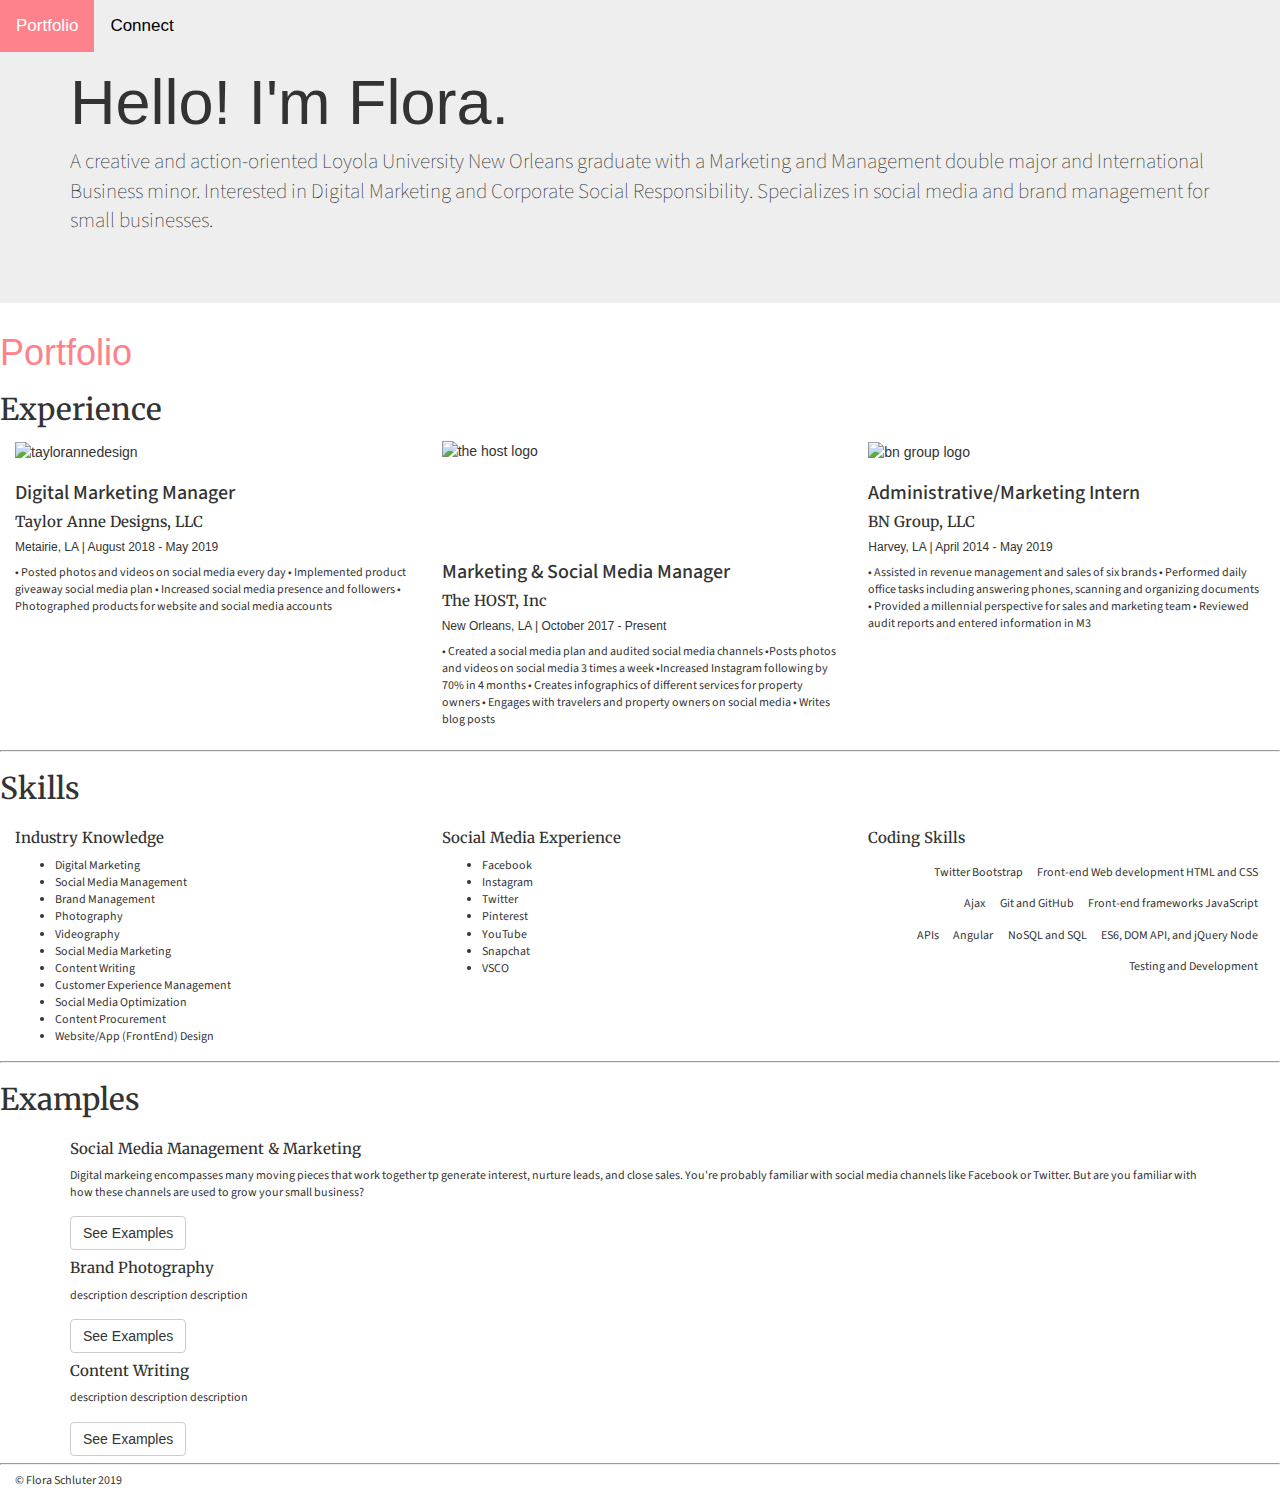
==== index.html @ 66addbc8 "initial dump" ====
<!DOCTYPE html> 
<html> 
<head> 
	<title> Flora's Portfolio </title>
<link rel="stylesheet" href="https://maxcdn.bootstrapcdn.com/bootstrap/3.3.7/css/bootstrap.min.css">
<link href="style.css" rel= "stylesheet"> 
<link href="https://fonts.googleapis.com/css?family=Merriweather&display=swap" rel="stylesheet">
<link href="https://fonts.googleapis.com/css?family=Source+Sans+Pro&display=swap" rel="stylesheet">
 
 <link rel="stylesheet" type="text/css" href="style.css">


</head>


<div class="topnav"> 
  <a class="active" href="index.html">Portfolio</a>
  <a href="contact.html"> Connect</a>
 <!-- <a href="about.html">About</a>-->
</div>

<body>

<div class="jumbotron jumbotron-fluid">
  <div class="container">
    <h1 class="display-4">Hello! I'm Flora. </h1>
    <p class="lead">A creative and action-oriented Loyola University New Orleans graduate with a Marketing and Management double major and International Business minor. Interested in Digital Marketing and Corporate Social Responsibility. Specializes in social media and brand management for small businesses.</p>
  </div>
</div>
  
<div> 
	<h1 id='title'> Portfolio </h1>


<div>


<h2> Experience </h2>
</div>


	<div class="container features"> </div>
    <div class="row"> </div>

       <div class="col-xs-12 col-sm-4">
        <img id=tadlogo src="https://www.taylorannedesign.com/uploads/2/4/5/2/24522343/published/tad-banner.png?1512766428" class="rounded float-left" alt="taylorannedesign">

        <h3> Digital Marketing Manager  </h3>
        <h4> Taylor Anne Designs, LLC </h4>
        <h6> Metairie, LA | August 2018 - May 2019 </h6>
        	<p id=tadd> • Posted photos and videos on social media every day • Implemented product giveaway social media plan • Increased social media presence and followers • Photographed products for website and social media accounts </p>

      </div>

        <div class="col-xs-12 col-sm-4"> 
          <img id=thehostlogo src="https://scontent-mia3-1.xx.fbcdn.net/v/t1.0-9/15822827_1022042544608750_8964603323264884639_n.jpg?_nc_cat=108&_nc_oc=AQl0KxbZoXMXnPGt4BvONYjM0CSmGuv6U0QY7u9w8R1nozEYsyrw5PqE6wsUCJLzW_E&_nc_ht=scontent-mia3-1.xx&oh=22b69e8ff1ba16e7548465af059299cb&oe=5D85AC51" alt="the host logo">
        <h3> Marketing & Social Media Manager </h3>
        <h4> The HOST, Inc </h4>
        <h6> New Orleans, LA | October 2017 - Present </h6>
      
          <p id=thd> • Created a social media plan and audited social media channels •Posts photos and videos on social media 3 times a week •Increased Instagram following by 70% in 4 months • Creates infographics of different services for property owners • Engages with travelers and property owners on social media • Writes blog posts 

            </p>
      </div>

   <div class="col-xs-12 col-sm-4"> 
    <img id=bn logo src="http://bngroup.us/wp-content/themes/bn-management/images/logo.jpg" class="rounded float-right" alt="bn group logo">
        <h3> Administrative/Marketing Intern  </h3>
        <h4> BN Group, LLC </h4>
        <h6> Harvey, LA | April 2014 - May 2019 </h6>
  
          <p id=bnd> • Assisted in revenue management and sales of six brands • Performed daily office tasks including answering phones, scanning and organizing documents • Provided a millennial perspective for sales and marketing team • Reviewed audit reports and entered information in M3</p>
      </div>

<div>
    

  <div class="container features"> </div>
    <div class="row"> </div>
  <div class="block_1"></div> <hr />
 
  </div>

  <div id="skills_section"> 
 <h2> Skills </h2>


       <div class="col-xs-12 col-sm-4"> 
        <h4 class='ik'> Industry Knowledge </h4>
	<ul id=industry> 
		<li> Digital Marketing </li>
		<li> Social Media Management </li>
		<li> Brand Management </li>
		<li> Photography </li>
		<li> Videography </li>
		<li> Social Media Marketing </li>
		<li> Content Writing </li>
		<li> Customer Experience Management </li>
		<li> Social Media Optimization </li>
		<li> Content Procurement </li>
    <li> Website/App (FrontEnd) Design </li>

  </ul>

</div>
</div>
</div>




    <div class="col-xs-12 col-sm-4">
      <h4 class='sme'> Social Media Experience </h4>
      <ul id=social> 
        <li> Facebook </li>
        <li> Instagram </li>
        <li> Twitter </li>
        <li> Pinterest </li>
        <li> YouTube </li>
        <li> Snapchat </li>
        <li> VSCO </li>

      </ul>
    </div>
        

     <div class="col-xs-12 col-sm-4">
      <h4 class='cs'> Coding Skills </h4>
     
     <ul id=coding> 
      <li> Front-end Web development HTML and CSS </li>
      <li> Twitter Bootstrap </li>
      <li> Front-end frameworks JavaScript </li>
      <li> Git and GitHub </li>
      <li> Ajax </li>
      <li> ES6, DOM API, and jQuery Node </li>
      <li> NoSQL and SQL </li>
      <li> Angular </li>
      <li> APIs </li>
      <li> Testing and Development</li>    

    </ul>
  </div>

 <div class="block_1"></div> <hr/>
<div> 

  <h2 id=examples> Examples </h2>
</div>

<div class="container">


 <h4> Social Media Management & Marketing  </h4>
 <div class="order-button">
  <p> Digital markeing encompasses many moving pieces that work together tp generate interest, nurture leads, and close sales. You're probably familiar with social media channels like Facebook or Twitter. But are you familiar with how these channels are used to grow your small business?  </p>
    <a href="socialmedia.html" class="btn btn-default"> See Examples </a> </div>
</div>

<div class="container"> 
 <h4> Brand Photography  </h4>
  <p> description description description </p>

 <div class="order-button">
    <a href="brandphoto.html" class="btn btn-default"> See Examples </a> </div>
</div>

<div class="container">

 <h4> Content Writing </h4>
  <p> description description description </p>
 <div class="order-button">
    <a href="writing.html" class="btn btn-default"> See Examples </a> </div>
</div>





    <!-- jQuery (necessary for Bootstrap's JavaScript plugins) -->
    <script src="https://ajax.googleapis.com/ajax/libs/jquery/1.11.2/jquery.min.js"></script>
    <!-- Include all compiled plugins (below), or include individual files as needed -->
    <script src="https://maxcdn.bootstrapcdn.com/bootstrap/3.3.2/js/bootstrap.min.js"></script>


 <div class="block_1"></div> <hr/>

<footer class="container-fluid">
  <p> &copy; Flora Schluter 2019 </p>



</footer>
</div>
</body>

</html>
---- style.css ----
<link rel="stylesheet" href="https://stackpath.bootstrapcdn.com/bootstrap/4.3.1/css/bootstrap.min.css" integrity="sha384-ggOyR0iXCbMQv3Xipma34MD+dH/1fQ784/j6cY/iJTQUOhcWr7x9JvoRxT2MZw1T" crossorigin="anonymous">

/* Add a black background color to the top navigation */
.topnav {
  background-color: #333;
  overflow: hidden;
}

/* Style the links inside the navigation bar */
.topnav a {
  float: left;
  color:black;
  text-align: center;
  padding: 14px 16px;
  text-decoration: none;
  font-size: 17px;
}

/* Change the color of links on hover */
.topnav a:hover {
  background-color: #ddd;
  color: #FE827C;

}

/* Add a color to the active/current link */
.topnav a.active {
  background-color: #FE828C;
  color: white;
}

#title {
	text-align: left; 
	color: #FE828C;

}

}
h1 {
	font-family: 'Merriweather', 'serif';
	text-align: left;
	
	 }

h2 {
	font-family: 'Merriweather', 'serif';
	text-align: left;
	padding-bottom: 5px;
	text-align left;
	
	 
}

h3 { 
	font-family: 'Source Sans Pro', sans-serif;
	font-size: 20px;
	
 }

h4 {
	font-family: 'Merriweather', 'serif';
	font-size:15px;
	
}


h5 {
	font-family: 'Merriweather', 'serif';
	font-size: 12px;

}


p { 
	font-family: 'Source Sans Pro', sans-serif;
	text-align:left ;
	font-size: 12px;
	padding-bottom:5px;
	


}


hr { 
  display: block;
  margin-top: 0.5em;
  margin-bottom: 0.5em;
  margin-left: auto;
  margin-right: auto;
  border-style: inset;
  border-width: 1px;
  clear:both;
  color:#FE828C;
}




ul {
	font-family: 'Source Sans Pro', sans-serif;
	font-size: 12px;
	padding-bottom: 5px;
}

#img-thumbnail { 
	width: 50px;
	height:50px;
	align-content:right; }

#tadlogo {
	width: 100px;
	height: 100px;
  	


}


#thehostlogo {
	width: 100px;
	height: 100px;
  	display: block;

 	
  	
}


#bnlogo{
	width: 100px;
	height: 100px;
  	display: block;
	

}

.ik {
	
}
#industry {
	
}

.sme {

}

.cs {

}

#social {
	text-align: left;
}

#coding {
	text-align:left;
	]

#examples { 
	text-align: left; }

footer {
	background-color: #FE828C;
	position: absolute;
	width: 100%;
	height: auto;
}

footer ul, 
li {
	display: inline-block;
	list-style: none;
	padding:2%;
	float:right;
}

footer p {
	float: right;
	padding:2%;}

.btn {
	background-color: black;
	padding:10%;
}

.container-fluid { 
	text-align: right;
}

.contactp { 
	text-align: center;
	font-size: 25px; 
	display: inline-block;}



#about_title {
	color:#FE828C;
}
---- style.css ----
<link rel="stylesheet" href="https://stackpath.bootstrapcdn.com/bootstrap/4.3.1/css/bootstrap.min.css" integrity="sha384-ggOyR0iXCbMQv3Xipma34MD+dH/1fQ784/j6cY/iJTQUOhcWr7x9JvoRxT2MZw1T" crossorigin="anonymous">

/* Add a black background color to the top navigation */
.topnav {
  background-color: #333;
  overflow: hidden;
}

/* Style the links inside the navigation bar */
.topnav a {
  float: left;
  color:black;
  text-align: center;
  padding: 14px 16px;
  text-decoration: none;
  font-size: 17px;
}

/* Change the color of links on hover */
.topnav a:hover {
  background-color: #ddd;
  color: #FE827C;

}

/* Add a color to the active/current link */
.topnav a.active {
  background-color: #FE828C;
  color: white;
}

#title {
	text-align: left; 
	color: #FE828C;

}

}
h1 {
	font-family: 'Merriweather', 'serif';
	text-align: left;
	
	 }

h2 {
	font-family: 'Merriweather', 'serif';
	text-align: left;
	padding-bottom: 5px;
	text-align left;
	
	 
}

h3 { 
	font-family: 'Source Sans Pro', sans-serif;
	font-size: 20px;
	
 }

h4 {
	font-family: 'Merriweather', 'serif';
	font-size:15px;
	
}


h5 {
	font-family: 'Merriweather', 'serif';
	font-size: 12px;

}


p { 
	font-family: 'Source Sans Pro', sans-serif;
	text-align:left ;
	font-size: 12px;
	padding-bottom:5px;
	


}


hr { 
  display: block;
  margin-top: 0.5em;
  margin-bottom: 0.5em;
  margin-left: auto;
  margin-right: auto;
  border-style: inset;
  border-width: 1px;
  clear:both;
  color:#FE828C;
}




ul {
	font-family: 'Source Sans Pro', sans-serif;
	font-size: 12px;
	padding-bottom: 5px;
}

#img-thumbnail { 
	width: 50px;
	height:50px;
	align-content:right; }

#tadlogo {
	width: 100px;
	height: 100px;
  	


}


#thehostlogo {
	width: 100px;
	height: 100px;
  	display: block;

 	
  	
}


#bnlogo{
	width: 100px;
	height: 100px;
  	display: block;
	

}

.ik {
	
}
#industry {
	
}

.sme {

}

.cs {

}

#social {
	text-align: left;
}

#coding {
	text-align:left;
	]

#examples { 
	text-align: left; }

footer {
	background-color: #FE828C;
	position: absolute;
	width: 100%;
	height: auto;
}

footer ul, 
li {
	display: inline-block;
	list-style: none;
	padding:2%;
	float:right;
}

footer p {
	float: right;
	padding:2%;}

.btn {
	background-color: black;
	padding:10%;
}

.container-fluid { 
	text-align: right;
}

.contactp { 
	text-align: center;
	font-size: 25px; 
	display: inline-block;}



#about_title {
	color:#FE828C;
}
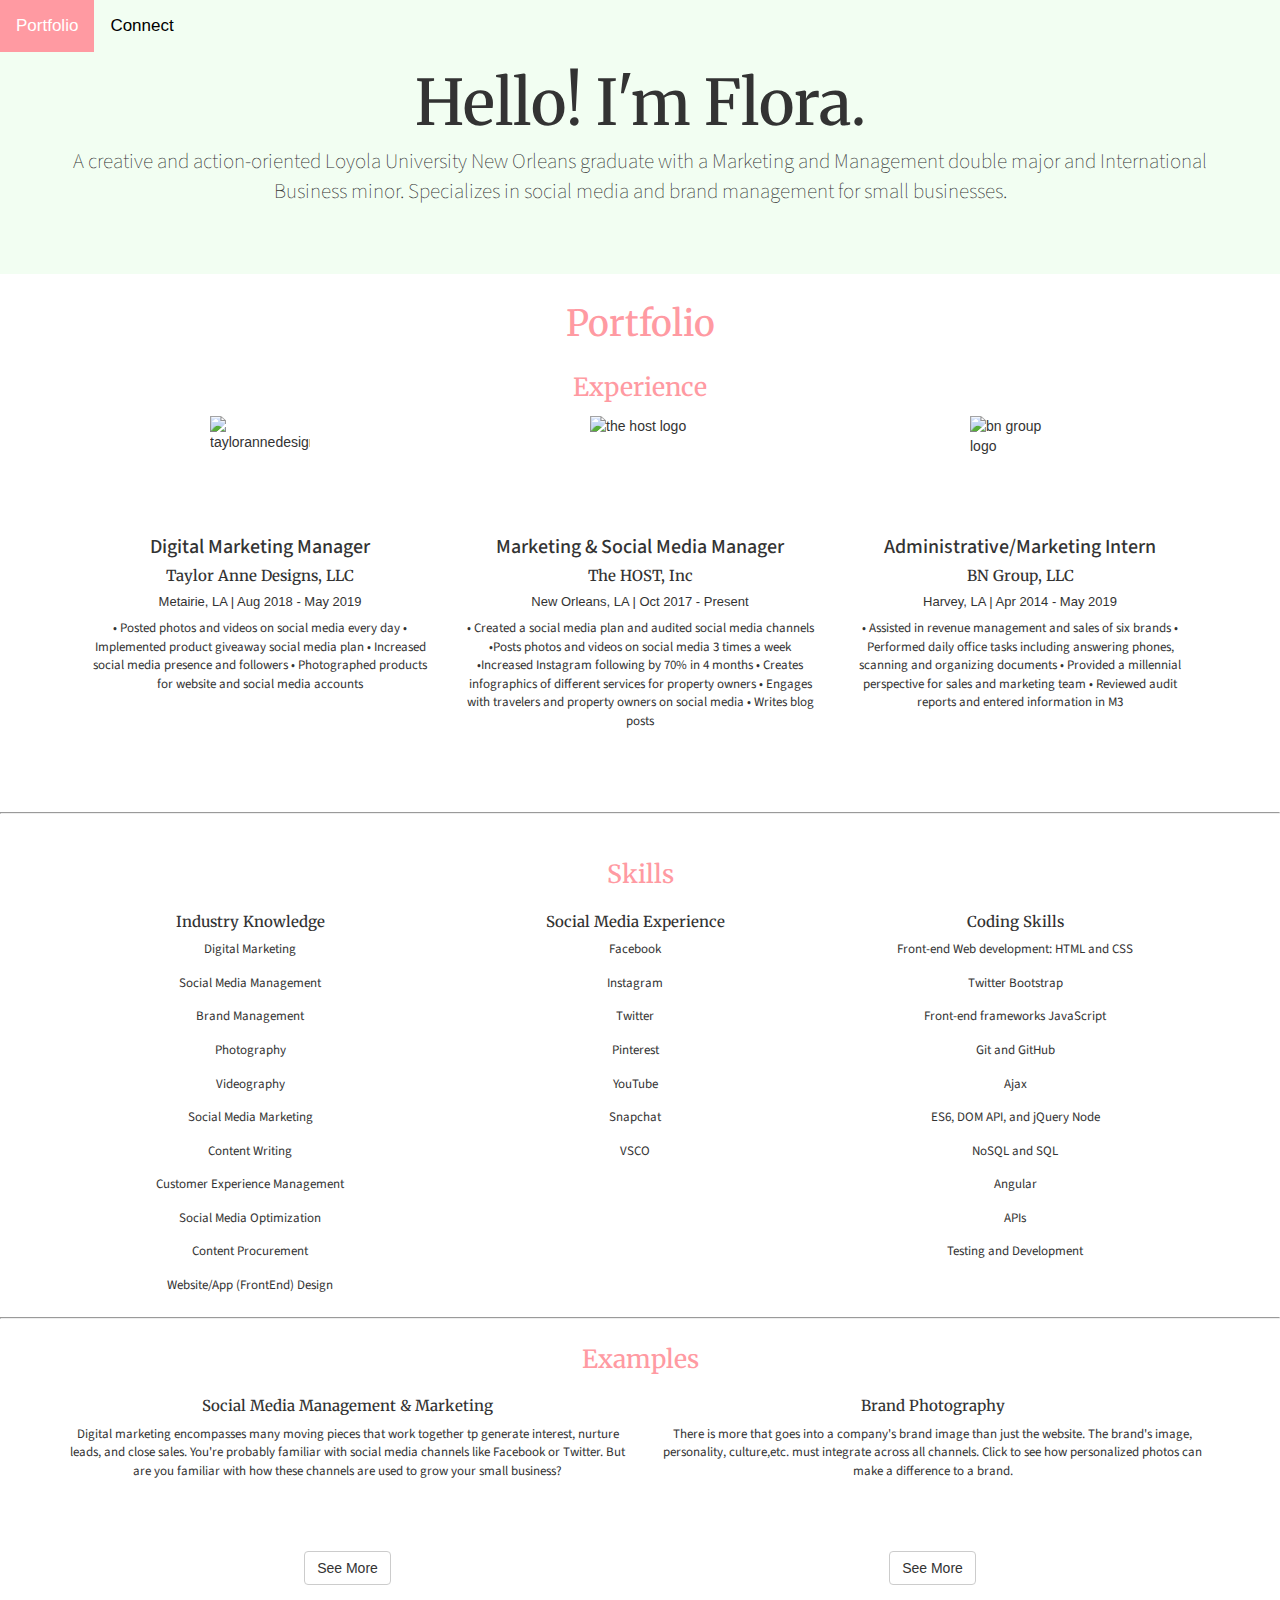
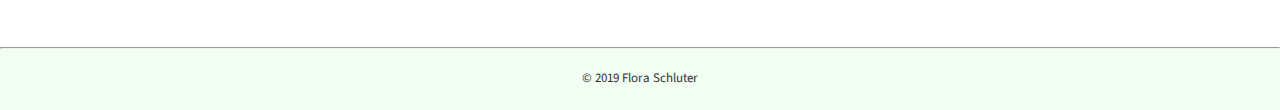
==== commit 63a96304: "presentation" ====
--- a/index.html
+++ b/index.html
@@ -24,156 +24,151 @@
 <div class="jumbotron jumbotron-fluid">
   <div class="container">
     <h1 class="display-4">Hello! I'm Flora. </h1>
-    <p class="lead">A creative and action-oriented Loyola University New Orleans graduate with a Marketing and Management double major and International Business minor. Interested in Digital Marketing and Corporate Social Responsibility. Specializes in social media and brand management for small businesses.</p>
+    <p class="lead"> A creative and action-oriented Loyola University New Orleans graduate with a Marketing and Management double major and International Business minor. Specializes in social media and brand management for small businesses.</p>
   </div>
 </div>
   
 <div> 
-	<h1 id='title'> Portfolio </h1>
+	<h1 id="title"> Portfolio </h1>
+
+<section id="expsec"> 
+
+<div class="container"> 
+  <h2> Experience</h2>
+    <div class="row"> </div>
+       <div class="col-xs-12 col-sm-4"> 
+        <img id="tadlogo" src="https://www.taylorannedesign.com/uploads/2/4/5/2/24522343/published/tad-banner.png?1512766428" class="rounded float-left" alt="taylorannedesign">
+
+        <h3> Digital Marketing Manager  </h3>
+        <h4> Taylor Anne Designs, LLC </h4>
+        <h6> Metairie, LA | Aug 2018 - May 2019 </h6>
+        	<p id="tadd"> • Posted photos and videos on social media every day • Implemented product giveaway social media plan • Increased social media presence and followers • Photographed products for website and social media accounts </p>
+
+      </div>
+
+      <div class="col-xs-12 col-sm-4"> 
+          <img id="thehostlogo" src="https://scontent-mia3-1.xx.fbcdn.net/v/t1.0-9/15822827_1022042544608750_8964603323264884639_n.jpg?_nc_cat=108&_nc_oc=AQl0KxbZoXMXnPGt4BvONYjM0CSmGuv6U0QY7u9w8R1nozEYsyrw5PqE6wsUCJLzW_E&_nc_ht=scontent-mia3-1.xx&oh=22b69e8ff1ba16e7548465af059299cb&oe=5D85AC51" alt="the host logo">
+        <h3> Marketing & Social Media Manager </h3>
+        <h4> The HOST, Inc </h4>
+        <h6> New Orleans, LA | Oct 2017 - Present </h6>
+      
+          <p id=thd> • Created a social media plan and audited social media channels •Posts photos and videos on social media 3 times a week •Increased Instagram following by 70% in 4 months • Creates infographics of different services for property owners • Engages with travelers and property owners on social media • Writes blog posts </p>
+    
+  </div>
+
+   <div class="col-xs-12 col-sm-4"> 
+    <img id="bnlogo" src="http://bngroup.us/wp-content/themes/bn-management/images/logo.jpg" class="rounded float-right" alt="bn group logo">
+        <h3> Administrative/Marketing Intern  </h3>
+        <h4> BN Group, LLC </h4>
+        <h6> Harvey, LA | Apr 2014 - May 2019 </h6>
+  
+          <p id=bnd> • Assisted in revenue management and sales of six brands • Performed daily office tasks including answering phones, scanning and organizing documents • Provided a millennial perspective for sales and marketing team • Reviewed audit reports and entered information in M3</p>
+      </div>
+    </section>
 
 
+<br> 
+<br> 
+<br> <hr>
+<br>
+
+ 
+ <section id="skillssec"> 
+
+<div class="container"> 
+  <h2> Skills </h2>
+    <div class="row"> 
+       <div class="col-xs-12 col-sm-4"> 
+        <h4 class='ik'> Industry Knowledge </h4>
+	 <!--<ul id=industry> -->
+		<p>  Digital Marketing <br> </p>
+		 <p> Social Media Management  </p>
+		<p> Brand Management <br> </p>
+		 <p> Photography <br> </p>
+		<p> Videography <br> </p>
+		<p> Social Media Marketing <br> </p>
+		<p> Content Writing <br> </p>
+		<p> Customer Experience Management <br></p>
+		<p> Social Media Optimization <br> </p>
+		<p> Content Procurement<br>  </p>
+    <p> Website/App (FrontEnd) Design <br> </p>
+
+  
+
+</div>
+
+<div class="container"> 
+    <div class="col-xs-12 col-sm-4">
+      <h4 class='sme'> Social Media Experience </h4>
+      <!--<ul id=social>--> 
+        <p> Facebook <br> </p>
+        <p> Instagram <br> </p>
+        <p> Twitter <br> </p>
+        <p> Pinterest <br> </p>
+        <p> YouTube <br> </p>
+        <p> Snapchat <br> </p>
+        <p> VSCO <br> </p>
+
+      <!--</ul>-->
+    </div>
+        <div class="container"> 
+     <div class="col-xs-12 col-sm-4">
+      <h4 class='cs'> Coding Skills </h4>
+     
+     <!--<ul id=coding>--> 
+      <p> Front-end Web development: HTML and CSS <br> </p>
+      <p> Twitter Bootstrap <br> </p>
+      <p> Front-end frameworks JavaScript <br> </p>
+      <p> Git and GitHub <br> </p>
+      <p> Ajax <br> </p>
+      <p> ES6, DOM API, and jQuery Node <br> </p>
+      <p> NoSQL and SQL <br> </p>
+      <p> Angular <br> </p>
+      <p> APIs <br> </p>
+      <p> Testing and Development <br> </p>  
+
+    <!--</ul>-->
+</div>
+</section>
+
+</section> 
+
+
+ <div class="block_1"></div> <hr/>
 <div>
 
 
-<h2> Experience </h2>
+ <section id="examplesec"> 
+
+<div class="container"> 
+  <h2> Examples </h2>
+    <div class="row"> 
+       <div class="col-xs-12 col-sm-6"> 
+       
+ <h4> Social Media Management & Marketing  </h4>
+ 
+  <p> Digital marketing encompasses many moving pieces that work together tp generate interest, nurture leads, and close sales. You're probably familiar with social media channels like Facebook or Twitter. But are you familiar with how these channels are used to grow your small business?  </p>
+    <div class="order-button">
+    <a href="socialmedia.html" class="btn btn-default"> See More </a> </div>
 </div>
 
+<div class="col-xs-12 col-sm-6"> 
+ <h4> Brand Photography  </h4>
+  <p> There is more that goes into a company's brand image than just the website. The brand's image, personality, culture,etc. must integrate across all channels. Click to see how personalized photos can make a difference to a brand.  </p>
 
-	<div class="container features"> </div>
-    <div class="row"> </div>
-
-       <div class="col-xs-12 col-sm-4">
-        <img id=tadlogo src="https://www.taylorannedesign.com/uploads/2/4/5/2/24522343/published/tad-banner.png?1512766428" class="rounded float-left" alt="taylorannedesign">
-
-        <h3> Digital Marketing Manager  </h3>
-        <h4> Taylor Anne Designs, LLC </h4>
-        <h6> Metairie, LA | August 2018 - May 2019 </h6>
-        	<p id=tadd> • Posted photos and videos on social media every day • Implemented product giveaway social media plan • Increased social media presence and followers • Photographed products for website and social media accounts </p>
-
-      </div>
-
-        <div class="col-xs-12 col-sm-4"> 
-          <img id=thehostlogo src="https://scontent-mia3-1.xx.fbcdn.net/v/t1.0-9/15822827_1022042544608750_8964603323264884639_n.jpg?_nc_cat=108&_nc_oc=AQl0KxbZoXMXnPGt4BvONYjM0CSmGuv6U0QY7u9w8R1nozEYsyrw5PqE6wsUCJLzW_E&_nc_ht=scontent-mia3-1.xx&oh=22b69e8ff1ba16e7548465af059299cb&oe=5D85AC51" alt="the host logo">
-        <h3> Marketing & Social Media Manager </h3>
-        <h4> The HOST, Inc </h4>
-        <h6> New Orleans, LA | October 2017 - Present </h6>
-      
-          <p id=thd> • Created a social media plan and audited social media channels •Posts photos and videos on social media 3 times a week •Increased Instagram following by 70% in 4 months • Creates infographics of different services for property owners • Engages with travelers and property owners on social media • Writes blog posts 
-
-            </p>
-      </div>
-
-   <div class="col-xs-12 col-sm-4"> 
-    <img id=bn logo src="http://bngroup.us/wp-content/themes/bn-management/images/logo.jpg" class="rounded float-right" alt="bn group logo">
-        <h3> Administrative/Marketing Intern  </h3>
-        <h4> BN Group, LLC </h4>
-        <h6> Harvey, LA | April 2014 - May 2019 </h6>
-  
-          <p id=bnd> • Assisted in revenue management and sales of six brands • Performed daily office tasks including answering phones, scanning and organizing documents • Provided a millennial perspective for sales and marketing team • Reviewed audit reports and entered information in M3</p>
-      </div>
-
-<div>
-    
-
-  <div class="container features"> </div>
-    <div class="row"> </div>
-  <div class="block_1"></div> <hr />
- 
-  </div>
-
-  <div id="skills_section"> 
- <h2> Skills </h2>
-
-
-       <div class="col-xs-12 col-sm-4"> 
-        <h4 class='ik'> Industry Knowledge </h4>
-	<ul id=industry> 
-		<li> Digital Marketing </li>
-		<li> Social Media Management </li>
-		<li> Brand Management </li>
-		<li> Photography </li>
-		<li> Videography </li>
-		<li> Social Media Marketing </li>
-		<li> Content Writing </li>
-		<li> Customer Experience Management </li>
-		<li> Social Media Optimization </li>
-		<li> Content Procurement </li>
-    <li> Website/App (FrontEnd) Design </li>
-
-  </ul>
-
-</div>
-</div>
+ <div class="order-button">
+    <a href="brandphoto.html" class="btn btn-default"> See More </a> </div>
 </div>
 
-
-
-
-    <div class="col-xs-12 col-sm-4">
-      <h4 class='sme'> Social Media Experience </h4>
-      <ul id=social> 
-        <li> Facebook </li>
-        <li> Instagram </li>
-        <li> Twitter </li>
-        <li> Pinterest </li>
-        <li> YouTube </li>
-        <li> Snapchat </li>
-        <li> VSCO </li>
-
-      </ul>
-    </div>
-        
-
-     <div class="col-xs-12 col-sm-4">
-      <h4 class='cs'> Coding Skills </h4>
-     
-     <ul id=coding> 
-      <li> Front-end Web development HTML and CSS </li>
-      <li> Twitter Bootstrap </li>
-      <li> Front-end frameworks JavaScript </li>
-      <li> Git and GitHub </li>
-      <li> Ajax </li>
-      <li> ES6, DOM API, and jQuery Node </li>
-      <li> NoSQL and SQL </li>
-      <li> Angular </li>
-      <li> APIs </li>
-      <li> Testing and Development</li>    
-
-    </ul>
-  </div>
-
- <div class="block_1"></div> <hr/>
-<div> 
-
-  <h2 id=examples> Examples </h2>
-</div>
-
-<div class="container">
-
-
- <h4> Social Media Management & Marketing  </h4>
- <div class="order-button">
-  <p> Digital markeing encompasses many moving pieces that work together tp generate interest, nurture leads, and close sales. You're probably familiar with social media channels like Facebook or Twitter. But are you familiar with how these channels are used to grow your small business?  </p>
-    <a href="socialmedia.html" class="btn btn-default"> See Examples </a> </div>
-</div>
-
-<div class="container"> 
- <h4> Brand Photography  </h4>
-  <p> description description description </p>
-
- <div class="order-button">
-    <a href="brandphoto.html" class="btn btn-default"> See Examples </a> </div>
-</div>
-
-<div class="container">
+<!--<div class="container">
 
  <h4> Content Writing </h4>
   <p> description description description </p>
  <div class="order-button">
     <a href="writing.html" class="btn btn-default"> See Examples </a> </div>
-</div>
+</div>-->
 
-
+</section>
 
 
 
@@ -182,16 +177,16 @@
     <!-- Include all compiled plugins (below), or include individual files as needed -->
     <script src="https://maxcdn.bootstrapcdn.com/bootstrap/3.3.2/js/bootstrap.min.js"></script>
 
-
+<section class=footsec>
  <div class="block_1"></div> <hr/>
 
 <footer class="container-fluid">
-  <p> &copy; Flora Schluter 2019 </p>
-
+  <p> &copy; 2019 Flora Schluter </p>
 
 
 </footer>
-</div>
+</section>
+
 </body>
 
 </html>
--- a/style.css
+++ b/style.css
@@ -1,12 +1,11 @@
 
 
-<link rel="stylesheet" href="https://stackpath.bootstrapcdn.com/bootstrap/4.3.1/css/bootstrap.min.css" integrity="sha384-ggOyR0iXCbMQv3Xipma34MD+dH/1fQ784/j6cY/iJTQUOhcWr7x9JvoRxT2MZw1T" crossorigin="anonymous">
-
-/* Add a black background color to the top navigation */
+
+/* Add a black background color to the top navigation 
 .topnav {
   background-color: #333;
   overflow: hidden;
-}
+}*/
 
 /* Style the links inside the navigation bar */
 .topnav a {
@@ -21,26 +20,37 @@
 /* Change the color of links on hover */
 .topnav a:hover {
   background-color: #ddd;
-  color: #FE827C;
+  color: #FF9AA2;
 
 }
 
 /* Add a color to the active/current link */
 .topnav a.active {
-  background-color: #FE828C;
+  background-color: #FF9AA2;
   color: white;
 }
 
+.jumbotron {
+	background-color: #f2fef2;
+}
 #title {
-	text-align: left; 
-	color: #FE828C;
-
-}
-
-}
+	text-align: center; 
+	color: #FF9AA2;
+
+}
+.display-4{
+	text-align: center;
+}
+
+.lead {
+	text-align: center;
+	
+}
+
+
 h1 {
 	font-family: 'Merriweather', 'serif';
-	text-align: left;
+	text-align: center;
 	
 	 }
 
@@ -48,7 +58,9 @@
 	font-family: 'Merriweather', 'serif';
 	text-align: left;
 	padding-bottom: 5px;
-	text-align left;
+	color: #FF9AA2;
+	font-size: 25px;
+	text-align:center;
 	
 	 
 }
@@ -56,30 +68,37 @@
 h3 { 
 	font-family: 'Source Sans Pro', sans-serif;
 	font-size: 20px;
+	text-align:center;
+	
 	
  }
 
 h4 {
 	font-family: 'Merriweather', 'serif';
 	font-size:15px;
+	text-align:center;
+
 	
 }
 
 
 h5 {
 	font-family: 'Merriweather', 'serif';
-	font-size: 12px;
-
+	font-size: 15px;
+	text-align:center;
+}
+
+h6 {
+	text-align: center;
+	font-size:13px;
 }
 
 
 p { 
 	font-family: 'Source Sans Pro', sans-serif;
-	text-align:left ;
-	font-size: 12px;
+	text-align:center ;
+	font-size: 13px;
 	padding-bottom:5px;
-	
-
 
 }
 
@@ -93,7 +112,7 @@
   border-style: inset;
   border-width: 1px;
   clear:both;
-  color:#FE828C;
+  color: #B5EAD7;
 }
 
 
@@ -101,21 +120,19 @@
 
 ul {
 	font-family: 'Source Sans Pro', sans-serif;
-	font-size: 12px;
+	font-size: 14px;
 	padding-bottom: 5px;
-}
-
-#img-thumbnail { 
-	width: 50px;
-	height:50px;
-	align-content:right; }
+	text-align: center;
+	list-style-position: inside;
+	
+}
+
 
 #tadlogo {
 	width: 100px;
 	height: 100px;
-  	
-
-
+  	display:block;
+  	margin:auto;
 }
 
 
@@ -123,9 +140,8 @@
 	width: 100px;
 	height: 100px;
   	display: block;
-
- 	
-  	
+  	margin:auto;
+	
 }
 
 
@@ -133,76 +149,80 @@
 	width: 100px;
 	height: 100px;
   	display: block;
-	
-
-}
-
-.ik {
-	
-}
-#industry {
-	
-}
-
-.sme {
-
-}
-
-.cs {
-
-}
-
-#social {
-	text-align: left;
-}
-
-#coding {
-	text-align:left;
-	]
-
-#examples { 
-	text-align: left; }
-
-footer {
-	background-color: #FE828C;
-	position: absolute;
-	width: 100%;
-	height: auto;
-}
-
-footer ul, 
-li {
-	display: inline-block;
-	list-style: none;
-	padding:2%;
-	float:right;
-}
+  	margin:auto;
+
+}
+
+.socialhead {
+	font-size: 30px;
+}
+
+
 
 footer p {
-	float: right;
-	padding:2%;}
-
-.btn {
-	background-color: black;
+	float: center;
+	padding:1%;}
+
+.order-button {
 	padding:10%;
-}
-
-.container-fluid { 
-	text-align: right;
-}
+	text-align:center;
+	
+}
+/*.container-fluid { 
+	text-align: right; */
+} 
 
 .contactp { 
 	text-align: center;
 	font-size: 25px; 
 	display: inline-block;}
 
-
-
-#about_title {
-	color:#FE828C;
-}
-
-
-
-
-
+#tad1 {
+	width: 350px;
+	height: 500px;
+
+
+}
+
+
+#host1 {
+	width:350px;
+	height:500px;
+}
+
+
+
+.footsec {
+	background-color: #f2fef2;
+}
+
+#excamplesec {
+	margin:auto;
+}
+
+#industry {
+	margin:center;
+
+}
+
+.sme {
+	margin: center;
+}
+
+#coding {
+	margin: center;
+}
+
+.carousel-fade {
+
+}
+
+.form-group {
+	font-family:'Merriweather', 'serif';
+}
+
+.btn-default {
+	text-align: center;
+}
+
+
--- a/style.css
+++ b/style.css
@@ -1,12 +1,11 @@
 
 
-<link rel="stylesheet" href="https://stackpath.bootstrapcdn.com/bootstrap/4.3.1/css/bootstrap.min.css" integrity="sha384-ggOyR0iXCbMQv3Xipma34MD+dH/1fQ784/j6cY/iJTQUOhcWr7x9JvoRxT2MZw1T" crossorigin="anonymous">
-
-/* Add a black background color to the top navigation */
+
+/* Add a black background color to the top navigation 
 .topnav {
   background-color: #333;
   overflow: hidden;
-}
+}*/
 
 /* Style the links inside the navigation bar */
 .topnav a {
@@ -21,26 +20,37 @@
 /* Change the color of links on hover */
 .topnav a:hover {
   background-color: #ddd;
-  color: #FE827C;
+  color: #FF9AA2;
 
 }
 
 /* Add a color to the active/current link */
 .topnav a.active {
-  background-color: #FE828C;
+  background-color: #FF9AA2;
   color: white;
 }
 
+.jumbotron {
+	background-color: #f2fef2;
+}
 #title {
-	text-align: left; 
-	color: #FE828C;
-
-}
-
-}
+	text-align: center; 
+	color: #FF9AA2;
+
+}
+.display-4{
+	text-align: center;
+}
+
+.lead {
+	text-align: center;
+	
+}
+
+
 h1 {
 	font-family: 'Merriweather', 'serif';
-	text-align: left;
+	text-align: center;
 	
 	 }
 
@@ -48,7 +58,9 @@
 	font-family: 'Merriweather', 'serif';
 	text-align: left;
 	padding-bottom: 5px;
-	text-align left;
+	color: #FF9AA2;
+	font-size: 25px;
+	text-align:center;
 	
 	 
 }
@@ -56,30 +68,37 @@
 h3 { 
 	font-family: 'Source Sans Pro', sans-serif;
 	font-size: 20px;
+	text-align:center;
+	
 	
  }
 
 h4 {
 	font-family: 'Merriweather', 'serif';
 	font-size:15px;
+	text-align:center;
+
 	
 }
 
 
 h5 {
 	font-family: 'Merriweather', 'serif';
-	font-size: 12px;
-
+	font-size: 15px;
+	text-align:center;
+}
+
+h6 {
+	text-align: center;
+	font-size:13px;
 }
 
 
 p { 
 	font-family: 'Source Sans Pro', sans-serif;
-	text-align:left ;
-	font-size: 12px;
+	text-align:center ;
+	font-size: 13px;
 	padding-bottom:5px;
-	
-
 
 }
 
@@ -93,7 +112,7 @@
   border-style: inset;
   border-width: 1px;
   clear:both;
-  color:#FE828C;
+  color: #B5EAD7;
 }
 
 
@@ -101,21 +120,19 @@
 
 ul {
 	font-family: 'Source Sans Pro', sans-serif;
-	font-size: 12px;
+	font-size: 14px;
 	padding-bottom: 5px;
-}
-
-#img-thumbnail { 
-	width: 50px;
-	height:50px;
-	align-content:right; }
+	text-align: center;
+	list-style-position: inside;
+	
+}
+
 
 #tadlogo {
 	width: 100px;
 	height: 100px;
-  	
-
-
+  	display:block;
+  	margin:auto;
 }
 
 
@@ -123,9 +140,8 @@
 	width: 100px;
 	height: 100px;
   	display: block;
-
- 	
-  	
+  	margin:auto;
+	
 }
 
 
@@ -133,76 +149,80 @@
 	width: 100px;
 	height: 100px;
   	display: block;
-	
-
-}
-
-.ik {
-	
-}
-#industry {
-	
-}
-
-.sme {
-
-}
-
-.cs {
-
-}
-
-#social {
-	text-align: left;
-}
-
-#coding {
-	text-align:left;
-	]
-
-#examples { 
-	text-align: left; }
-
-footer {
-	background-color: #FE828C;
-	position: absolute;
-	width: 100%;
-	height: auto;
-}
-
-footer ul, 
-li {
-	display: inline-block;
-	list-style: none;
-	padding:2%;
-	float:right;
-}
+  	margin:auto;
+
+}
+
+.socialhead {
+	font-size: 30px;
+}
+
+
 
 footer p {
-	float: right;
-	padding:2%;}
-
-.btn {
-	background-color: black;
+	float: center;
+	padding:1%;}
+
+.order-button {
 	padding:10%;
-}
-
-.container-fluid { 
-	text-align: right;
-}
+	text-align:center;
+	
+}
+/*.container-fluid { 
+	text-align: right; */
+} 
 
 .contactp { 
 	text-align: center;
 	font-size: 25px; 
 	display: inline-block;}
 
-
-
-#about_title {
-	color:#FE828C;
-}
-
-
-
-
-
+#tad1 {
+	width: 350px;
+	height: 500px;
+
+
+}
+
+
+#host1 {
+	width:350px;
+	height:500px;
+}
+
+
+
+.footsec {
+	background-color: #f2fef2;
+}
+
+#excamplesec {
+	margin:auto;
+}
+
+#industry {
+	margin:center;
+
+}
+
+.sme {
+	margin: center;
+}
+
+#coding {
+	margin: center;
+}
+
+.carousel-fade {
+
+}
+
+.form-group {
+	font-family:'Merriweather', 'serif';
+}
+
+.btn-default {
+	text-align: center;
+}
+
+
